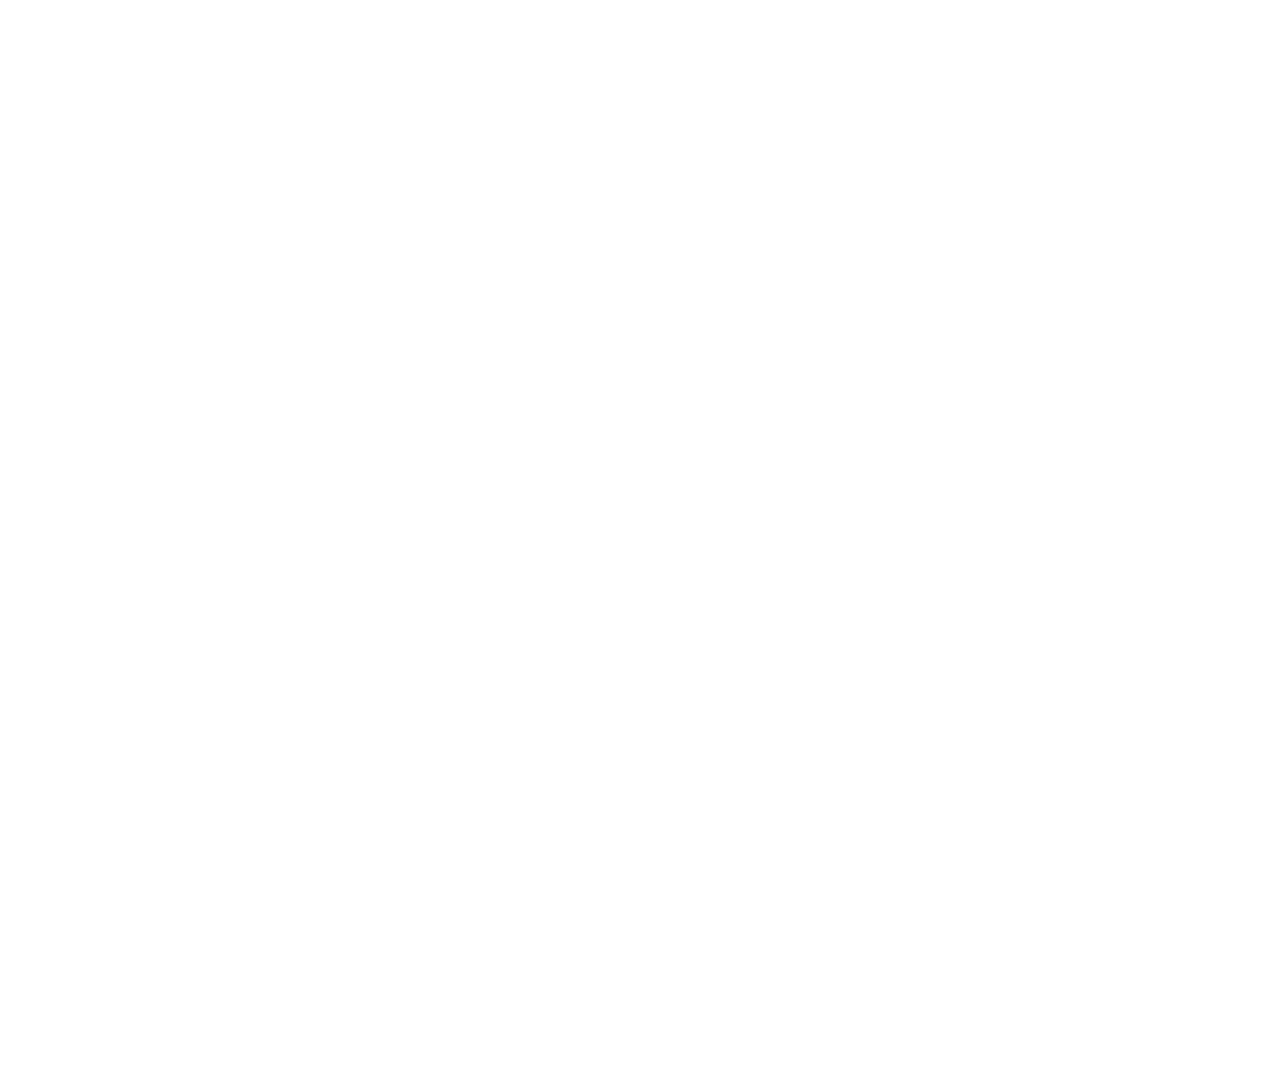
==== index.html @ df651f80 "修改图片延时加载" ====
<!DOCTYPE html>
<html>
	<head>
		<meta name="format-detection" content="telephone=no">
		<meta charset="UTF-8">
		<meta http-equiv="expires" content="0">
		<meta http-equiv="pragma" content="no-cache">
		<meta http-equiv="cache-control" content="no-cache">
		<link rel="stylesheet" href="css/index.css"/>
		<title>Skyworth</title>
		<script>
			var adjust = function() {
				if(/Android (\d+\.\d+)/.test(navigator.userAgent)) {
					var version = parseFloat(RegExp.$1);
					if(version > 2.3) {
						var phoneScale = parseInt(window.screen.width) / 1920;
						document.write('<meta name="viewport" content="width=1920, minimum-scale = ' + phoneScale + ', maximum-scale = ' + phoneScale + ', target-densitydpi=device-dpi">');
					} else {
						document.write('<meta name="viewport" content="width=1920, target-densitydpi=device-dpi">');
					}
				} else {
					document.write('<meta name="viewport" content="width=1920, user-scalable=no, target-densitydpi=device-dpi">');
				}
			}
			adjust();
			var _czc = _czc || [];
        	_czc.push(["_setAccount", "1274864418"]);

		</script>
	</head>

	<body>
		<div id="deviceready">
			<div id="homePage" class="pagesboxes">
				<div id="people1"></div>	<!-- 获救的人物 佩奇妈妈 -->
				<div id="people2"></div>	<!-- 获救的人物 小猪乔治 -->
				<div id="people3"></div>	<!-- 获救的人物 佩奇爸爸 -->
				<div id="bottomBar">									<!--  底层的一条栏目  -->
					<div id="obj0" class="obj">
						<img class="objimg"  id="objimg0"  src="" />
						<img class="objice"  id="objice0"  src="" />
					</div>
					<div id="obj1" class="obj">
						<img class="objimg"  id="objimg1"  src="" />
						<img class="objice"  id="objice1"  src="" />
					</div>
					<div id="obj2" class="obj">
						<img class="objimg"  id="objimg2"  src="" />
						<img class="objice"  id="objice2"  src="" />
					</div>
					<div id="obj3" class="obj">
						<img class="objimg"  id="objimg3"  src="" />
						<img class="objice"  id="objice3"  src="" />
					</div>
					<div id="obj4" class="obj">
						<img class="objimg"  id="objimg4"  src="" />
						<img class="objice"  id="objice4"  src="" />
					</div>
					<div id="obj5" class="obj">
						<img class="objimg"  id="objimg5"  src="" />
						<img class="objice"  id="objice5"  src="" />
					</div>
					<div id="obj6" class="obj">
						<img class="objimg"  id="objimg6"  src="" />
						<img class="objice"  id="objice6"  src="" />
					</div>
					<div id="obj7" class="obj">
						<img class="objimg"  id="objimg7"  src="" />
						<img class="objice"  id="objice7"  src="" />
					</div>
					<div id="obj8" class="obj">
						<img class="objimg"  id="objimg8"  src="" />
						<img class="objice"  id="objice8"  src="" />
					</div>
					<div id="obj9" class="obj">
						<img class="objimg"  id="objimg9"  src="" />
						<img class="objice"  id="objice9"  src="" />
					</div>
				</div>
				<div id="mainpageHammer">	<!--  锤子  -->
				</div>
				<div id="showBox" class="box"></div>
				<div id="honorBlock">       <!--  勋章  -->
					
				</div>
				<div id="icepeople">
					<img id="peopleimg" src="" />
				</div>

				<div id="mainpageButton1" class="homeBtns coocaa_btn" downTarget="#mainpageButton2" rightTarget="#mainpageButton3">
					<img class="imgBlur" src="images/button.png"/>
					<img class="imgFocus" src="images/buttonLight.png"/>
					<div id="mainbutton1">获得更多锤子</div>
				</div>
				<div id="mainpageButton2" class="homeBtns coocaa_btn" upTarget="#mainpageButton3">
					<img class="imgBlur" src="images/button.png"/>
					<img class="imgFocus" src="images/buttonLight.png"/>
					<div id="mainbutton2">砸冰块</div>
				</div>
				<div id="mainpageButton3" class="homeBtns coocaa_btn" downTarget="#mainpageButton2" leftTarget="#mainpageButton1">
					<img class="imgBlur" src="images/button.png"/>
					<img class="imgFocus" src="images/buttonLight.png"/>
					<div id="mainbutton3">我的奖品</div>
				</div>
				<div id="mainpageButton4" class="homeBtns coocaa_btn" downTarget="#mainpageButton2">
					<img class="imgBlur" src="images/button.png"/>
					<img class="imgFocus" src="images/buttonLight.png"/>
					<div id="mainbutton4">活动规则</div>
				</div>				
			</div>
			<!-- 游戏规则页面  -->
			<div id="gamerole"></div>			<!-- 游戏规则  -->
			
			<!-- 我的任务页面 -->
			<div id="tasksPage">
				<div id="tasksBackground">
					<div id="taskHint">小朋友，快来做任务获得破冰锤子吧！</div>
					<div id="taskFrame0">
						<div id="taskFrameL0" class="taskFrameL"></div>
						<img id="taskimg0" src="" />
						<div id="taskName0" class="taskName"></div>
						<img id="taskgo0" src="">
						<img id="taskdone0" src="">
						<div id="taskState0"></div>
						<img id="taskHammer0" src="">
						<img id="taskHammerLock0" src="">
						<div id="taskGotText0">已赠送您1把锤子</div>
					</div>
					<div id="taskFrame1">
						<div id="taskFrameL1" class="taskFrameL"></div>
						<img id="taskimg1" src="" />
						<div id="taskName1" class="taskName"></div>
						<img id="taskgo1" src="">
						<img id="taskdone1" src="">
						<div id="taskState1"></div>
						<img id="taskHammer1" src="">
						<img id="taskHammerLock1" src="">
						<div id="taskGotText1">已赠送您1把锤子</div>
					</div>
					<div id="taskFrame2">
						<div id="taskFrameL2" class="taskFrameL"></div>
						<img id="taskimg2" src="" />
						<div id="taskName2" class="taskName"></div>
						<img id="taskgo2" src="">
						<img id="taskdone2" src="">
						<div id="taskState2"></div>
						<img id="taskHammer2" src="">
						<img id="taskHammerLock2" src="">
						<div id="taskGotText2">已赠送您1把锤子</div>
					</div>
					<div id="taskEnter" class="coocaa_btn3"></div>
				</div>
			</div>
			
			<!--我的奖励页面-->
			<div id="myawardPage" class="imgstyle fullChild none">
				<div id="myAwardBox">
					<!--优惠券-->
					<div id="couponBox" class="awardTabBox">
						<div class="awardTabName" id="couponTitle"></div>
						<div class="awardTabs" id="couponTabs">
							<!--<div id="couponAward0" class="myAwards coocaa_btn2">
								<div class="myawardsImg myawardsStyle2 coupon">
									<img class="couponImg" src="images/award/couponbg.png" />
								</div>
								<div class="awardbtns notgetBtn">
									<img class="myawardsBtn" src="images/award/notget.png" />
									<img class="myawardsBorder" src="images/award/border.png" />
									<div class="btnName">待领取</div>
								</div>
							</div>
							<div id="couponAward1" class="myAwards coocaa_btn2">
								<div class="myawardsImg myawardsStyle2 coupon">
									<img class="couponImg" src="images/award/couponbg.png" />
								</div>
								<div class="awardbtns hasgotBtn">
									<img class="myawardsBtn" src="images/award/hasgot.png" />
									<img class="myawardsBorder" src="images/award/border.png" />
									<div class="btnName">去使用</div>
								</div>
							</div>
							<div id="couponAward2" class="myAwards coocaa_btn2">
								<div class="myawardsImg myawardsStyle2 coupon">
									<img class="couponImg" src="images/award/couponbg.png" />
								</div>
								<div class="awardbtns hasgotBtn">
									<img class="myawardsBtn" src="images/award/hasgot.png" />
									<img class="myawardsBorder" src="images/award/border.png" />
									<div class="btnName">去使用</div>
								</div>
							</div>
							<div id="couponAward3" class="myAwards coocaa_btn2">
								<div class="myawardsImg myawardsStyle2 coupon">
									<img class="couponImg" src="images/award/couponbg.png" />
								</div>
								<div class="awardbtns hasgotBtn">
									<img class="myawardsBtn" src="images/award/hasgot.png" />
									<img class="myawardsBorder" src="images/award/border.png" />
									<div class="btnName">去使用</div>
								</div>
							</div>-->
						</div>
					</div>
					<!--现金红包-->
					<div id="redBox" class="awardTabBox">
						<div class="awardTabName" id="redTitle"></div>
						<div class="awardTabs" id="redTabs">
							<!--<div id="redAward0" class="myAwards coocaa_btn2">
								<div class="myawardsImg myawardsStyle2">
									<img class="redImg" src="images/award/rednotget.png"/>
									<span class="redNumber">6.66</span>
								</div>
								<div class="awardbtns">
									<img class="myawardsBtn" src="images/award/notget.png" />
									<img class="myawardsBorder" src="images/award/border.png" />
									<div class="btnName">待领取</div>
								</div>
							</div>
							<div id="redAward1" class="myAwards coocaa_btn2">
								<div class="myawardsImg myawardsStyle2">
									<img class="redImg" src="images/award/rednotget.png" />
									<span class="redNumber">16.66</span>
								</div>
								<div class="awardbtns">
									<img class="myawardsBtn" src="images/award/notget.png" />
									<img class="myawardsBorder" src="images/award/border.png" />
									<div class="btnName">待领取</div>
								</div>
							</div>
							<div id="redAward2" class="myAwards coocaa_btn2">
								<div class="myawardsImg myawardsStyle2">
									<img class="redImg" src="images/award/rednotget.png" />
									<span class="redNumber">1.66</span>
								</div>
								<div class="awardbtns">
									<img class="myawardsBtn" src="images/award/notget.png" />
									<img class="myawardsBorder" src="images/award/border.png" />
									<div class="btnName">去使用</div>
								</div>
							</div>
							<div id="redAwardHasGot" class="myAwards coocaa_btn2">
								<div class="myawardsImg myawardsStyle2">
									<img class="redImg" src="images/award/redhasgot.png" />
									<span class="redNumber">66.66</span>
								</div>
								<div class="awardbtns">
									<img class="myawardsBtn" src="images/award/hasgot.png" />
									<img class="myawardsBorder" src="images/award/border.png" />
									<div class="btnName">已领取</div>
								</div>
							</div>-->
						</div>
					</div>
					<!--实物-->
					<div id="entityBox" class="awardTabBox">
						<div class="awardTabName" id="entityTitle"></div>
						<div class="awardTabs" id="entityTabs">
							<!--<div id="entityAward0" class="myAwards coocaa_btn2">
								<div class="myawardsImg myawardsStyle2">
									<img class="entityImg" src="images/award/entitybg.png" />
									<span class="entityName">商品名称</span>
								</div>
								<div class="awardbtns">
									<img class="myawardsBtn" src="images/award/notget.png" />
									<img class="myawardsBorder" src="images/award/border.png" />
									<div class="btnName">待领取</div>
								</div>
							</div>
							<div id="entityAward1" class="myAwards coocaa_btn2">
								<div class="myawardsImg myawardsStyle2">
									<img class="entityImg" src="images/award/entitybg.png" />
									<span class="entityName">商品名称</span>
								</div>
								<div class="awardbtns">
									<img class="myawardsBtn" src="images/award/hasgot.png" />
									<img class="myawardsBorder" src="images/award/border.png" />
									<div class="btnName">已领取</div>
								</div>
							</div>-->
						</div>
					</div>
					<!--卡券-->
					<div id="cardBox" class="awardTabBox">
						<div class="awardTabName" id="cardTitle"></div>
						<div class="awardTabs" id="cardTabs">
							<!--<div id="cardAward0" class="myAwards coocaa_btn2">
								<div class="myawardsImg myawardsStyle2">
									<img class="cardImg" src="images/award/vipbg.png" />
									<span class="cardName">少儿3天体验卡</span>
								</div>
								<div class="awardbtns">
									<img class="myawardsBtn" src="images/award/notget.png" />
									<img class="myawardsBorder" src="images/award/border.png" />
									<div class="btnName">待领取</div>
								</div>
							</div>
							<div id="cardAward1" class="myAwards coocaa_btn2">
								<div class="myawardsImg myawardsStyle2">
									<img class="cardImg" src="images/award/vipbg.png" />
									<span class="cardName">少儿3天体验卡</span>
								</div>
								<div class="awardbtns">
									<img class="myawardsBtn" src="images/award/hasgot.png" />
									<img class="myawardsBorder" src="images/award/border.png" />
									<div class="btnName">去使用</div>
								</div>
							</div>
							<div id="cardAward2" class="myAwards coocaa_btn2">
								<div class="myawardsImg myawardsStyle2">
									<img class="cardImg" src="images/award/vipbg.png" />
									<span class="cardName">少儿3天体验卡</span>
								</div>
								<div class="awardbtns">
									<img class="myawardsBtn" src="images/award/hasgot.png" />
									<img class="myawardsBorder" src="images/award/border.png" />
									<div class="btnName">去使用</div>
								</div>
							</div>
							<div id="cardAward3" class="myAwards coocaa_btn2">
								<div class="myawardsImg myawardsStyle2">
									<img class="cardImg" src="images/award/vipbg.png" />
									<span class="cardName">少儿3天体验卡</span>
								</div>
								<div class="awardbtns">
									<img class="myawardsBtn" src="images/award/hasgot.png" />
									<img class="myawardsBorder" src="images/award/border.png" />
									<div class="btnName">去使用</div>
								</div>
							</div>
							<div id="cardAward4" class="myAwards coocaa_btn2">
								<div class="myawardsImg myawardsStyle2">
									<img class="cardImg" src="images/award/vipbg.png" />
									<span class="cardName">少儿3天体验卡</span>
								</div>
								<div class="awardbtns">
									<img class="myawardsBtn" src="images/award/hasgot.png" />
									<img class="myawardsBorder" src="images/award/border.png" />
									<div class="btnName">去使用</div>
								</div>
							</div>-->
						</div>
					</div>
					<div id="errorInfo">奖品获取异常，请稍后再试~</div>
				</div>
				<div id="noAwardBox" class="coocaa_btn2 none imgstyle"></div>
			</div>

			<!--弹窗页面-->
			<div id="dialogPage" class="imgstyle fullChild none">
				<!--红包奖已领取弹窗-->
				<div id="redHasGet" class="imgstyle awardbg secondDialog">
					<div id="redHasGetInfo">当前已领现金<span id="redHasGetNum">0.33</span>元</div>
					<div id="redLine"></div>
					<div id="redHasGetInfo2">疯狂618狂欢进行中<br/>免单机会、百万好礼正在送!<br/>快去参与吧！</div>
					<div id="redHasGetBtn" class="coocaa_btn3"></div>
				</div>
				<!--红包奖待领取弹窗-->
				<div id="redNotGet" class="imgstyle awardbg secondDialog">
					<div id="redInfo1">当前<span id="redStrongPart">可领取红包</span>金额为</div>
					<div id="redContent"><span style="font-size: 98px;letter-spacing: -10px;margin-right: 10px;">100</span>元</div>
					<div id="redInfo2" class="imgstyle">微信扫码累计提现>></div>
					<div id="redQrcode" class="coocaa_btn3"></div>
				</div>
				<!--实物奖未领取弹窗-->
				<div id="entityNotGet" class="imgstyle awardbg secondDialog">
					<div id="entityInfo1">奖品名称:&nbsp;&nbsp;科沃斯扫地机</div>
					<div id="entityInfo2">发放时间:&nbsp;&nbsp;2019-08-15</div>
					<div class="awardLine"></div>
					<div id="entityInfo3">请微信扫码完善收货信息,确保奖品能送达您手中哦~</div>
					<div id="entityQrcode" class="coocaa_btn3"></div>
				</div>
				<!--实物奖已领取弹窗-->
				<div id="entityHasGet" class="imgstyle awardbg secondDialog">
					<div id="hasGotInfo1">奖品名称:&nbsp;&nbsp;科沃斯扫地机</div>
					<div id="hasGotInfo2">发放时间:&nbsp;&nbsp;2019-08-15</div>
					<div class="awardLine"></div>
					<div id="hasGotInfo3">收货人:&nbsp;&nbsp;啥沙特人</div>
					<div id="hasGotInfo4" class="coocaa_btn3">收货电话:&nbsp;&nbsp;13728728225</div>
					<div id="hasGotInfo5">联系地址:&nbsp;&nbsp;阿萨德肉粉色维尔维尔福尔使用体验hi有</div>
				</div>
				
				<!--  首次进入的弹窗  -->
				<div id="firstInDialog" class="imgstyle awardbg secondDialog">
					<div id="FirstInInfo1">小朋友，感谢你来营救佩奇一家 ~ </div>
					<div id="FirstInFrame1"><img src="images/dialog/firsthonor.png" id="FirstInImg1"></div>
					<div id="FirstInOKBtn" class="coocaa_btn3">
						<img class="dialogBtnL" src="images/award/dialogbtn2.png" />
						<div class="dialogText">开始营救</div>
					</div>
					<div id="FirstInInfo2">请收下你的勇气宝贝勋章，免费赠送1把锤子</div>
				</div>
				<!-- 当天已经获得3把锤子，不允许继续做任务的弹窗 -->
				<div id="haveGot3HammerDialog" class="imgstyle awardbg secondDialog">
					<div id="haveGot3HammerText1">今天已经获得了&nbsp;&nbsp;<span id="tuchu3">3</span>&nbsp;&nbsp;把锤子！</div>
					<div id="haveGot3HammerText2">燃油不足，明天再继续破冰吧！</div>
					<div id="haveGot3HammerText3">你今天继续做任务将不会得到该任务的锤子</div>
					<div id="haveGot3HammerBtn1" class="coocaa_btn3">
						<img class="dialogBtn" src="images/award/dialogbtn1.png" />
						<img class="dialogBtnL" src="images/award/dialogbtn2.png" />
						<div class="dialogText">获得更多锤子</div>
					</div>
					<div id="haveGot3HammerBtn2" class="coocaa_btn3">
						<img class="dialogBtn" src="images/award/dialogbtn1.png" />
						<img class="dialogBtnL" src="images/award/dialogbtn2.png" />
						<div class="dialogText">随便逛逛</div>
					</div>
				</div>
				<!-- 离开确认对话框 -->
				<div id="quitDialog" class="imgstyle awardbg secondDialog">
					<div id="quitDialogText1">现在离开将不能获得游戏机会</div>
					<div id="quitDialogText2">确定要离开吗？</div>
					<div id="quitDialogBtn1" class="coocaa_btn3">
						<img class="dialogBtn" src="images/award/dialogbtn1.png" />
						<img class="dialogBtnL" src="images/award/dialogbtn2.png" />
						<div class="dialogText">继续完成任务</div>
					</div>
					<div id="quitDialogBtn2" class="coocaa_btn3">
						<img class="dialogBtn" src="images/award/dialogbtn1.png" />
						<img class="dialogBtnL" src="images/award/dialogbtn2.png" />
						<div class="dialogText">不等了</div>
					</div>
				</div>
				<!-- 答错题对话框 -->
				<div id="gotDialog111" class="imgstyle awardbg secondDialog">
					
				</div>
				<!-- 做任务后获得锤子对话框 -->
				<div id="gotHammerDialog" class="imgstyle awardbg secondDialog">
					<div id="gotHammerInfo1">好棒！回答正确！恭喜获得</div>
					<div id="gotHammerFrame1"><img src="images/hammer.png" id="gotHammerImg1"></div>
					<div id="gotHammerOKBtn" class="coocaa_btn3">
						<img class="dialogBtnL" src="images/award/dialogbtn2.png" />
						<div class="dialogText">继续破冰</div>
					</div>
					<div class="gotHammerNum" id="hammerNum1">x1</div>
				</div>
				<!-- 购买产品包后获得锤子对话框 -->
				<div id="giveHammerDialog" class="imgstyle awardbg secondDialog">
					<div id="giveHammerInfo"><span id="giveHammerInfoName">勇气宝贝</span>，恭喜完成任务！你获得了</div>
					<div id="giveHammerFrame1"><img src="images/hammer.png" id="giveHammerImg1"></div>
					<div id="giveHammerBtn1" class="coocaa_btn3">
						<img class="dialogBtn" src="images/award/dialogbtn1.png" />
						<img class="dialogBtnL" src="images/award/dialogbtn2.png" />
						<div class="dialogText">去破冰</div>
					</div>
					<div id="giveHammerBtn2" class="coocaa_btn3">
						<img class="dialogBtn" src="images/award/dialogbtn1.png" />
						<img class="dialogBtnL" src="images/award/dialogbtn2.png" />
						<div class="dialogText">继续寻找锤子</div>
					</div>
					<div class="gotHammerNum" id="hammerNum2">x3</div>
				</div>
				<!-- 解救某个被冰封的逗逼人物成功之后的弹窗，最后一关的弹窗也是这个-->
				<div id="helpOKDialog" class="imgstyle awardbg secondDialog">
					<div id="helpOKInfo1"></div>
					<div id="helpOKFrame1"><img src="" id="helpOKImg1"></div>
					<div id="helpOKBtn" class="coocaa_btn3">
						<img class="dialogBtnL" src="images/award/dialogbtn2.png" />
						<div class="dialogText" id="helpOKDialogButtonText"></div>
					</div>
					<div id="helpOKInfo2"></div>
				</div>
				<!--红包奖待领取弹窗2-->
				<div id="redNotGet_2" class="imgstyle awardbg secondDialog">
					<div id="redInfo1_2">当前<span id="redStrongPart_2">可领取红包</span>金额为</div>
					<div id="redContent_2"><span style="font-size: 98px;letter-spacing: -10px;margin-right: 10px;">100</span>元</div>
					<div id="redInfo2_2" class="imgstyle">微信扫码累计提现>></div>
					<div id="redQrcode_2" class="coocaa_btn3"></div>
				</div>
				<!--实物奖直接领取弹窗2-->
				<div id="entityGetDialog2" class="imgstyle awardbg secondDialog">
					<div id="entityInfo1_copy">奖品名称:&nbsp;&nbsp;科沃斯扫地机</div>
					<div id="entityInfo2_copy">发放时间:&nbsp;&nbsp;2019-08-15</div>
					<div class="awardLine"></div>
					<div id="entityInfo3_copy">请微信扫码完善收货信息,确保奖品能送达您手中哦~</div>
					<div id="entityQrcode2" class="coocaa_btn3"></div>
				</div>
				<!-- 某个应用版本过低 -->
				<div id="appVerLowDialog" class="imgstyle awardbg secondDialog">
					<div id="appVerLowText1"></div>
					<div id="appVerLowText2">请升级到最新版本</div>
					<div id="appVerLowBtn" class="coocaa_btn3">
						<img class="dialogBtn" src="images/award/dialogbtn1.png" />
						<img class="dialogBtnL" src="images/award/dialogbtn2.png" />
						<div class="dialogText">确定</div>
					</div>
				</div>
				
			</div>
		</div>
		<script type="text/javascript" src="js/jquery-1.8.3.min.js"></script>
		<script type="text/javascript" src="js/qrcode.js"></script>
		<script type="text/javascript" src="cordova.js"></script>
		<script type="text/javascript" src="js/index.js"></script>
		<script type="text/javascript">
			activityStartTime = new Date().getTime();
			setTimeout(pageInit,100);
			function pageInit(){
				$("#people1").css("background-image", "url(images/people1.png)");
				$("#people2").css("background-image", "url(images/people2.png)");
				$("#people3").css("background-image", "url(images/people3.png)");
				$("#tasksBackground").css("background-image", "url(images/task/taskBg.png)");
				$("#mainpageHammer").css("background-image","url(images/hammer.png)");
				$("#gamerole").css("background-image","url(images/rule.jpg)");
				$(".taskFrameL").css("background-image","url(images/task/taskL.png)");
				
				// 底下的人物
				$("#objimg0").attr("src", "images/object0.png");
				$("#objimg1").attr("src", "images/object1.png");
				$("#objimg2").attr("src", "images/object2.png");
				$("#objimg3").attr("src", "images/object3.png");
				$("#objimg4").attr("src", "images/object4.png");
				$("#objimg5").attr("src", "images/object5.png");
				$("#objimg6").attr("src", "images/object6.png");
				$("#objimg7").attr("src", "images/object7.png");
				$("#objimg8").attr("src", "images/object8.png");
				$("#objimg9").attr("src", "images/object9.png");
				$("#objice0").attr("src", "images/lock0.png");
				$("#objice1").attr("src", "images/lock1.png");
				$("#objice2").attr("src", "images/lock2.png");
				$("#objice3").attr("src", "images/lock3.png");
				$("#objice4").attr("src", "images/lock4.png");
				$("#objice5").attr("src", "images/lock5.png");
				$("#objice6").attr("src", "images/lock6.png");
				$("#objice7").attr("src", "images/lock7.png");
				$("#objice8").attr("src", "images/lock8.png");
				$("#objice9").attr("src", "images/lock9.png");
				
				// 任务框
				$("#taskgo0").attr("src", "images/task/go.png");
				$("#taskdone0").attr("src", "images/task/done.png");
				$("#taskHammer0").attr("src", "images/task/hammer.png");
				$("#taskHammerLock0").attr("src", "images/task/hammerLock.png");
				$("#taskgo1").attr("src", "images/task/go.png");
				$("#taskdone1").attr("src", "images/task/done.png");
				$("#taskHammer1").attr("src", "images/task/hammer.png");
				$("#taskHammerLock1").attr("src", "images/task/hammerLock.png");
				$("#taskgo2").attr("src", "images/task/go.png");
				$("#taskdone2").attr("src", "images/task/done.png");
				$("#taskHammer2").attr("src", "images/task/hammer.png");
				$("#taskHammerLock2").attr("src", "images/task/hammerLock.png");
				
				// 对话框
				// 首次进入的弹窗
				$("#FirstInFrame1").attr("src", "images/dialog/firsthonor.png");
				// 对话框中的奖品框
				$("#FirstInFrame1").css("background-image", "url(images/dialog/dialogAward.png)");
				$("#gotHammerFrame1").css("background-image", "url(images/dialog/dialogAward.png)");
				$("#giveHammerFrame1").css("background-image", "url(images/dialog/dialogAward.png)");
				$("#helpOKFrame1").css("background-image", "url(images/dialog/dialogAward.png)");
				$("#redHasGetBtn").css("background-image", "url(images/award/dialogbtn2.png)");			//红包获取按钮
				
				// 冰动效
				$("#showBox").css("background-image", "url(ice.png)");
				
				// 奖品页
				$("#myawardPage").css("background-image", "url(images/award/bg.jpg)");
				$("#couponTitle").css("background-image", "url(images/award/coupon.png)");
				$("#redTitle").css("background-image", "url(images/award/red.png)");
				$("#entityTitle").css("background-image", "url(images/award/entity.png)");
				$("#cardTitle").css("background-image", "url(images/award/vip.png)");
				$(".myawardsImg").attr("background-image", "url(images/award/boxbg.png)");
				$("#noAwardBox").attr("background-image", "url(images/award/noaward.png)");
				$(".awardbg").attr("background-image", "url(images/award/dialogbg.png)");

			}

			var cnzz_protocol = (("https:" == document.location.protocol) ? " https://" : " http://");
            document.write(unescape("%3Cspan  style='display:none' id='cnzz_stat_icon_1274864418'%3E%3C/span%3E%3Cscript src='" + cnzz_protocol + "s13.cnzz.com/z_stat.php%3Fid%3D1274864418' type='text/javascript'%3E%3C/script%3E"));

			var loadTime1 = 0;
			window.onload = function () {
			    loadTime1 = window.performance.timing.domContentLoadedEventEnd - window.performance.timing.navigationStart;
				var _dateobj1 = {
					"page_name": "活动主页面",
					"page_state": "活动正式期",
					"load_duration": loadTime1,
					"activity_type": "2019教育暑期活动",
					"activity_name": "2019教育暑期活动",
					"OPEN_ID" : _openId
				};
				webDataLog("web_page_show_new", _dateobj1);			// data1
			}
			
			$(document).keydown(function(event){
				if(event.keyCode == 66){	// 键盘的B键 (模拟Back返回键)
					handleBackButtonFunc();
				}
			});

		</script>
	</body>
</html>
---- css/index.css ----
li {
	list-style: none;
}
* {
	margin: 0;
	padding: 0;
	border: 0;
	outline: 0;
}
body {
	width: 1920px;
	height: 1080px;
	background-color: rgba(255, 255, 255, 0);
}
img[src='']{
    visibility: hidden;
}
.none{
	display: none;
}
#deviceready,.pagesboxes,.fullscreen{
	position: absolute;
	top: 0;
	left: 0;
	width: 1920px;
	height: 1080px;
	overflow: hidden;
}
.pagesboxes,.fullscreen{
	display: none;
	background-repeat: no-repeat;
	background-size: 100%;
}
#homePage{
	background-image: url(../images/bg.jpg);
}
#people1 {
	position: absolute;
	left: 1380px;
	top: 276px;
	width: 141px;
	height: 214px;
	display: none;
}
#people2 {
	position: absolute;
	left: 352px;
	top: 636px;
	width: 219px;
	height: 212px;
	display: none;
}
#people3 {
	position: absolute;
	left: 1660px;
	top: 604px;
	width: 231px;
	height: 291px;
	display: none;
}
#bottomBar {					/* 等待救援的对象列表 */
	position: absolute;
	width: 1920px;
	height: 254px;
	left: 0px;
	top: 805px;
	display: block;
}
.obj {							/* 底部条栏的等待救援的对象 */
	width: 8px;
	height: 8px;
	/*background-color: #00FF00;*/
}
#obj0 {
	position: absolute;
	left: 33px;
	top: 0px;
}
#obj1 {
	position: absolute;
	left: 220px;
	top: 0px;
}
#obj2 {
	position: absolute;
	left: 407px;
	top: 0px;
}
#obj3 {
	position: absolute;
	left: 594px;
	top: 0px;
}
#obj4 {
	position: absolute;
	left: 781px;
	top: 0px;
}
#obj5 {
	position: absolute;
	left: 968px;
	top: 0px;
}

#obj6 {
	position: absolute;
	left: 1155px;
	top: 0px;
}
#obj7 {
	position: absolute;
	left: 1342px;
	top: 0px;
}
#obj8 {
	position: absolute;
	left: 1529px;
	top: 0px;
}
#obj9 {
	position: absolute;
	left: 1716px;
	top: 0px;
}
.objimg, .objice{
	position: absolute;
	left: 0px;
	top: 0px;
	display: none;
}

#mainpageHammer {
	position: absolute;
    width: 190px;
    height: 207px;
    left: 1230px;
    top: 360px;
    "-webkit-transform": "rotate(0deg)",
	"-moz-transform": "rotate(0deg)",
	"-o-transform": "rotate(0deg)",
	"transform": "rotate(0deg)",
	"-webkit-transition": "all 0s ease",
	"-moz-transition": "all 0s ease",
	"-o-transition": "all 0s ease",
	"transition": "all 0s ease"
}
#showBox{
    position: absolute;
    top: 190px;
	left: 820px;
    width: 650px;
    height: 621px;
    z-index: 10;
	display: none;
}
.box1{
	-webkit-animation:mov 750ms steps(5,end) 0ms 1 normal forwards;
	animation:mov 750ms steps(5,end) 0ms 1 normal forwards;
}
@keyframes mov{
	0%{
		background-position:0 0px;
	}
	100%{
		background-position:-3250px 0px;
	}
}
@-webkit-keyframes mov {
	0%{
		background-position:0 0px;
	}
	100%{
		background-position:-3250px 0px;
	}
}
.box2{
	-webkit-animation:mov2 750ms steps(5,end) 0ms 1 normal forwards;
	animation:mov2 750ms steps(5,end) 0ms 1 normal forwards;
}
@keyframes mov2{
	0%{
		background-position:0 0px;
	}
	100%{
		background-position:-3250px 0px;
	}
}
@-webkit-keyframes mov2 {
	0%{
		background-position:0 0px;
	}
	100%{
		background-position:-3250px 0px;
	}
}
#honorBlock {							/* 勋章背景 */
	position: absolute;
	width: 259px;
	height: 243px;
	left: 67px;
	top: 119px;
}
#icepeople {
	position: absolute;
    width: 340px;
    height: 340px;
    left: 850px;
    top: 380px;
}
#peopleimg {
	position: absolute;
	top: 0;
	left: 0;
	height: 340px;
	width: 340px;
}

.homeBtns{
	position: absolute;
	display: block;
	text-align: center;
}
#mainpageButton1 {
	left: 86px;
	top: 35px;
}
#mainpageButton2 {
	left: 1280px;
	top: 590px;
}
#mainpageButton3 {
	left: 1430px;
	top: 35px;
}
#mainpageButton4 {
	left: 1670px;
	top: 35px;
}
.imgBlur, .imgFocus{
	position: relative;
	width: 217px;
	height: 57px;
	display: none;
}
.imgBlur{
	display: block;
}
.btn-focus .imgBlur{
	display: block;
}
.btn-focus .imgFocus{
	display: block;
	left: 0px;
	top: -57px;
}
#mainbutton1 {
	position: absolute;
	width: 217px;
	height: 57px;
	left: 0px;
	top: 0px;
	font-size: 27px;
	line-height: 57px;
	color: #be5c00;
	font-weight: bold;
	text-align: center;
}
#mainbutton2, #mainbutton3, #mainbutton4 {
	position: absolute;
	width: 217px;
	height: 57px;
	left: 0px;
	top: 0px;
	font-size: 32px;
	line-height: 57px;
	color: #be5c00;
	font-weight: bold;
	text-align: center;
}

#gamerole {
	position: absolute;
	width: 1920px;
	height: 1080px;
	left: 0px;
	top: 0px;
	display: none;
	z-index: 1000000;
}
#tasksPage {
	position: absolute;
	width: 1920px;
	height: 1080px;
	left: 0px;
	top: 0px;
	display: none;
	background-color: #00538C;
}
#tasksBackground {
	position: absolute;
	width: 1920px;
	height: 1080px;
	left: 0px;
	top: 0px;
}
#taskHint{
	position: absolute;
	width: 1920px;
	height: 80px;
	left: 0px;
	top: 218px;
	font-size: 50px;
	color: #ffffff;
	text-align: center;
}
#taskFrame0 {
	position: absolute;
	width: 320px;
	height: 728px;
	left: 400px;
	top: 352px;
	/*background-color: #DC443D;*/
}
#taskFrame1 {
	position: absolute;
	width: 320px;
	height: 728px;
	left: 800px;
	top: 352px;
	/*background-color: #DC443D;*/
}
#taskFrame2 {
	position: absolute;
	width: 320px;
	height: 728px;
	left: 1200px;
	top: 352px;
	/*background-color: #DC443D;*/
}
.taskFrameL {
	position: absolute;
	width: 376px;
	height: 376px;
	left: -28px;
	top: -28px;
	display: none;
}
.taskName {
	position: absolute;
	width: 320px;
	height: 30px;
	left: 0px;
	top: 22px;
	font-size: 26px;
	line-height: 30px;
	color: #ffffff;
	text-align: center;
}
#taskimg0, #taskimg1, #taskimg2 {
	position: absolute;
	left: 0px;
	top: 0px;
	display: none;
}
#taskgo0, #taskgo1, #taskgo2 {
	position: absolute;
	left: 110px;
	top: 110px;
	display: none;
}
#taskdone0, #taskdone1, #taskdone2 {
	position: absolute;
	left: 110px;
	top: 110px;
	display: none;
}
#taskHammer0, #taskHammer1, #taskHammer2 {
	position: absolute;
	left: 100px;
	top: 357px;
	display: none;
}
#taskHammerLock0, #taskHammerLock1, #taskHammerLock2 {
	position: absolute;
	left: 100px;
	top: 357px;
	display: none;
}
#taskState0, #taskState1, #taskState2 {
	position: absolute;
	width: 320px;
	height: 30px;
	left: 0px;
	top: 226px;
	font-size: 26px;
	line-height: 30px;
	color: #ffffff;
	text-align: center;
}
#taskGotText0, #taskGotText1, #taskGotText2 {
	position: absolute;
	width: 320px;
	height: 30px;
	left: 0px;
	top: 524px;
	font-size: 26px;
	line-height: 30px;
	color: #ffffff;
	text-align: center;
	display: none;
}

#firstInDialog, #gotHammerDialog, #giveHammerDialog, #helpOKDialog {
	display: none;
}
#FirstInInfo1, #gotHammerInfo1, #giveHammerInfo, #helpOKInfo1 {
	position: absolute;
	left: 0px;
	top: 200px;
	width: 876px;
	height: 36px;
	font-size: 34px;
	line-height: 34px;
	text-align: center;
	font-weight: bold;
	color: #ffffff;
}
#FirstInFrame1, #gotHammerFrame1, #giveHammerFrame1, #helpOKFrame1 {
	position: absolute;
	left: 306px;
	top: 267px;
	width: 251px;
	height: 251px;
	background-repeat: no-repeat;
	background-size: 100%;
}
#FirstInImg1 {
	position: absolute;
	width: 177px;
	height: 201px;
	left: 36px;
	top: 25px;
}
#FirstInOKBtn, #gotHammerOKBtn, #helpOKBtn, #appVerLowBtn {
	position: absolute;
	left: 315px;
	top: 655px;
	width: 252px;
	height: 98px;
}
#haveGot3HammerText1 {
	position: absolute;
	left: 0px;
	top: 255px;
	width: 876px;
	height: 36px;
	font-size: 34px;
	line-height: 34px;
	text-align: center;
	font-weight: bold;
	color: #ffffff;
}
#haveGot3HammerText2 {
	position: absolute;
	left: 0px;
	top: 338px;
	width: 876px;
	height: 36px;
	font-size: 34px;
	line-height: 34px;
	text-align: center;
	font-weight: bold;
	color: #ffffff;
}
#haveGot3HammerText3 {
	position: absolute;
	left: 0px;
	top: 465px;
	width: 876px;
	height: 36px;
	font-size: 22px;
	line-height: 34px;
	text-align: center;
	font-weight: bold;
	color: #d9eaff;
}
#tuchu3 {
	font-size: 50px;
	color: #ffec00;
}
.dialogBtn, .dialogBtnL {
	position: absolute;
	height: 100%;
	width: 100%;
	left: 0px;
	top: 0px;
	display: none;
}
.dialogBtn{
	display: block;
}
.btn-focus .dialogBtn{
	display: block;
}
.btn-focus .dialogBtnL{
	display: block;
}
.dialogText {
	position: absolute;
	left: 0px;
	top: 0px;
	width: 252px;
	height: 98px;
	font-size: 26px;
	line-height: 98px;
	font-weight: 600;
	color: #E95A7F;
	text-align: center;
}
#haveGot3HammerBtn1, #quitDialogBtn1, #giveHammerBtn1 {
	position: absolute;
	left: 131px;
	top: 655px;
	width: 252px;
	height: 98px;
}
#haveGot3HammerBtn2, #quitDialogBtn2, #giveHammerBtn2 {
	position: absolute;
	left: 477px;
	top: 655px;
	width: 252px;
	height: 98px;
}
#quitDialogText1, #appVerLowText1 {
	position: absolute;
	left: 0px;
	top: 302px;
	width: 876px;
	height: 36px;
	font-size: 34px;
	line-height: 34px;
	text-align: center;
	font-weight: bold;
	color: #ffffff;
}
#quitDialogText2, #appVerLowText2 {
	position: absolute;
	left: 0px;
	top: 376px;
	width: 876px;
	height: 36px;
	font-size: 34px;
	line-height: 34px;
	text-align: center;
	font-weight: bold;
	color: #ffffff;
}
#gotHammerImg1, #giveHammerImg1 {
	position: absolute;
	width: 190px;
	height: 207px;
	left: 30px;
	top: 25px;
}
#giveHammerInfoName {
	color: yellow;
}
.gotHammerNum {
	position: absolute;
	width: 77px;
	height: 77px;
	left: 512px;
	top: 245px;
	background-color: #f9f174;
	border-radius: 154px; 
	border:#f9f174 1px solid;
	line-height: 77px;
	text-align: center;
	color: #3c7ac9;
	font-size: 38px;
	font-weight: bold;
	font-family: 'Courier New', Courier, monospace;
}
#helpOKImg1 {					/*救出的人物*/
	position: absolute;
	width: 250px;
	height: 250px;
	left: 0px;
	top: 0px;
}
#helpOKInfo2, #FirstInInfo2 {
	position: absolute;
	left: 0px;
	top: 536px;
	width: 876px;
	height: 36px;
	font-size: 22px;
	line-height: 22px;
	text-align: center;
	font-weight: bold;
	color: #ffffff;
}
.helpOKInfoHeroName {
	color: #ffff00;
}

#ADPart1{
	position: absolute;
	top: 10px;
	left: 593px;
	height: 90px;
	width: 180px;
	background-size: 100%;
	background-repeat: no-repeat;
}
#awardInfoCard{
	position: absolute;
	top: 0;
	left: 86px;
	height: 143px;
	width: 404px;
	background-size: 100%;
	background-repeat: no-repeat;
}
#koiNews{
	position: absolute;
    top: 53px;
    left: 104px;
    height: 38px;
    width: 365px;
    text-align: center;
    line-height: 38px;
    font-size: 21px;
    overflow: hidden;
    color: #fedf81;
}
#fakeNews{
	position: absolute;
    top: 93px;
    left: 98px;
    height: 50px;
    margin: auto;
    line-height: 50px;
    width: 380px;
    font-size: 22px;
    text-align: center;
    color: #FFFFFF;
    overflow: hidden;
	white-space: nowrap;
	text-overflow: ellipsis;
}
#fakeNewsul,#koiNewsul{
    transition:all 0.2s;
    -moz-transition:all 0.2s;
    -webkit-transition:all 0.2s;
}
#fakeNewsul li{
    height: 50px;
    line-height: 50px;
    overflow: hidden;
}
#koiNewsul li{
    height: 38px;
    line-height: 38px;
    overflow: hidden;
}

#bellNUmBox{
	position: absolute;
    top: 283px;
    left: 688px;
    height: 73px;
    width: 168px;
	background-size: 100%;
	background-repeat: no-repeat;
}
#bellnum{
	position: absolute;
    top: 25px;
    left: 74px;
    height: 40px;
    width: 87px;
    line-height: 40px;
    font-size: 26px;
    text-align: center;
    color: #ffffff;
    font-weight: 600;
    background-color: rgba(0,0,0,0);
}
#santaClaus{
	position: absolute;
    top: 629px;
    left: 128px;
    height: 345px;
    width: 218px;
	background-size: 100%;
	background-repeat: no-repeat;
}
.fullImg{
	position: absolute;
	top: 0;
	left: 0;
	height: 100%;
	width: 100%;
	display: none;
}
#pullDown{
	display: block;
}
#bulletinBoard{
	position: absolute;
    top: 645px;
    left: 287px;
    height: 166px;
    width: 363px;
    background-size: 100%;
    background-repeat: no-repeat;
    display: none;
}
#addGif{
	position: absolute;
	top: 10px;
	right: 88px;
	height: 97px;
	width: 75px;
}

#myAward,#packList{
	top: 25px;
    left: 1412px;
    width: 249px;
    height: 103px;
}
#packList{
	left: 1663px;
}
#activeRule{
	position: absolute;
    top: 128px;
    left: 1696px;
    width: 189px;
    height: 83px;
}
#purchaseHome{
	top: 333px;
    left: 1330px;
    height: 566px;
    width: 437px;
}
#packHome{
	top: 530px;
    left: 854px;
    height: 527px;
    width: 410px;
}
#goldHome{
	top: 200px;
    left: 568px;
    height: 477px;
    width: 550px;
}
#goldGif{
	position: absolute;
	top: 303px;
    left: 695px;
    height: 99px;
    width: 227px;
    background-repeat: no-repeat;
    background-size: 100%;
    display: none;
}
#koiList{
	top: 269px;
    left: 1201px;
    height: 300px;
    width: 275px;
}
#giftsShowBox{
	position: absolute;
	top: 0;
    left: 0;
    width: 1920px;
    height: 1080px;
	background-repeat: no-repeat;
	background-size: 100%;
}
#giftsImgBox{
	position: absolute;
    top: 366px;
    left: 346px;
    width: 1226px;
    height: 462px;
    overflow: auto;
}
#giftsImgBox img{
	width: 1226px;
}
#restArea{
	top: 178px;
    left: 211px;
    height: 432px;
    width: 254px;
}
.secondBtns{
	position: absolute;
	display: none;
}
#purchaseDialog{
	top: 824px;
    left: 1504px;
    height: 175px;
    width: 274px;
}
#goldDialog{
	top: 300px;
    left: 961px;
    height: 147px;
    width: 274px;
}
#restDialog{
	top: 256px;
    left: 408px;
    height: 147px;
    width: 314px;
}
#packGoodsBox{
	top: 865px;
    left: 710px;
    height: 188px;
    width: 689px;
}
#packGoodsBox,#restDialog,#goldDialog,#purchaseDialog{
	background-repeat: no-repeat;
    background-size: 100%;
}
#packGoodsDiv{
	position: absolute;
    top: 0px;
    left: 75px;
    height: 188px;
    width: 545px;
	overflow: hidden;
}
#packGoodsUl{
	position: absolute;
	top: 0;
	left: 0;
	height: 180px;
	width: 3640px;
	font-size: 34px;
    line-height: 46px;
    font-size: 0;
}
#hasPackedGif{
	position: absolute;
	top: 30px;
    left: 175px;
    /*left: 355px;*/
   	/*left: 535px;*/
	height: 46px;
	width: 46px;
	display: none;
}
#packGoodsBox .packGoodsItem{
	display: inline-block;
    height: 156px;
    width: 152px;
    margin: 16px 15px;
    background-repeat: no-repeat;
    background-size: 100%;
    overflow: hidden;
}
#packGoodsUl {
	-webkit-transform: scale(1.08);
            transform: scale(1.08);
    transition: transform 0.2s linear 0s;
}
#packedToast{
	position: absolute;
    bottom: 30px;
    left: 827px;
    height: 105px;
    width: 481px;
    background-size: 100%;
    background-repeat: no-repeat;
    display: none;
}
#packGoodsInfo{
	position: absolute;
    top: 733px;
    left: 733px;
    height: 123px;
    width: 281px;
    overflow: hidden;
    background-repeat: no-repeat;
    background-size: 100%;
    display: none;
}
.goodsImages{
	position: relative;
	display: inline-block;
	top: 0;
    left: 0;
    margin: 18px;
    height: 120px;
    width: 116px;
}
.hasPackedImages{
	position: relative;
	display: inline-block;
    top: -165px;
    left: 95px;
    height: 46px;
    width: 46px;
}
#packGoodName{
	position: absolute;
    top: 10px;
    left: 20px;
    height: 36px;
    width: 235px;
    line-height: 36px;
    text-align: center;
    font-size: 24px;
    color: #ffffff;
    font-weight: 600;
    overflow: hidden;
}
#packGoodState{
	position: absolute;
    top: 53px;
    left: 20px;
    height: 36px;
    width: 240px;
    line-height: 36px;
    text-align: center;
    font-size: 18px;
    color: #ffffff;
    font-weight: 600;
    overflow: hidden;
}
#packDialog{
	top: 640px;
    left: 648px;
    height: 147px;
    width: 274px;
    padding-top: 17px;
    color: white;
    font-size: 20px;
    text-align: center;
    line-height: 32px;
    background-repeat: no-repeat;
    background-size: 100%;
}
#koiListBox{
	top: 138px;
    left: 1463px;
    height: 415px;
    width: 304px;
    overflow-y: hidden;
   	background-size: 100%;
   	background-repeat: no-repeat;
}
#koiListDiv{
	position: absolute;
    top: 67px;
    left: 0px;
    height: 267px;
    width: 304px;
    border-radius: 10px;
    /*overflow: auto;*/
   overflow: hidden;
}
#koiListDiv img{
	position: absolute;
	top: 0;
	left: 0;
	width: 100%;
}
#koiImg{
	margin-top: 10px;
	left: 0;
	height: 1430px;
	width: 304px;
	background-repeat: no-repeat;
	background-size: 100%;
}
.koiListItem{
	height: 60px;
    width: 238px;
    margin: 10px;
    background-color: white;
    line-height: 60px;
    font-size: 34px;
    text-align: center;
}


#rulePage{
    width:1920px;
    height:1080px;
    overflow: hidden;
    display: none;
}
#ruleInner{
    width: 1920px;
    height: 1080px;
    position: absolute;
    top:0px;
    left:0px;
    overflow: auto;
    font-size: 0;
}

/*弹窗部分*/
#dialogPage{
	background-color: rgba(0,0,0,0.8);
	display: none;
}
#firstLoadRule{
	background-repeat: no-repeat;
	background-size: 100%;
}
#firstLoadDraw{
	background-repeat: no-repeat;
	background-size: 100%;
}
#firstAwardInfo{
	position: absolute;
    top: 345px;
    left: 740px;
    height: 50px;
    width: 440px;
    font-size: 26px;
    text-align: center;
    line-height: 50px;
    color: #fdff3a;
}
.drawAwards{
	position: absolute;
    top: 477px;
    left: 678px;
    height: 227px;
    width: 197px;
}
#drawAward2{
	left: 863px;
}
#drawAward3{
	left: 1046px;
}
.fixedImg{
	position: absolute;
	top: 0;
	left: 0;
	height: 100%;
	width: 100%;
}
#nextTime{
	position: absolute;
    top: 700px;
    left: 785px;
    height: 150px;
    width: 350px;
}
#redAwardImg{
	position: absolute;
    top: 417px;
    left: 868px;
    height: 232px;
    width: 182px;
	background-repeat: no-repeat;
	background-size: 100%;
    display: none;
}
#redAwardNum{
	position: absolute;
    top: 54px;
    left: 28px;
    height: 50px;
    width: 94px;
    line-height: 50px;
    font-size: 48px;
    text-align: right;
    color: #fc4450;
}
#redAwardUnit{
	position: absolute;
    height: 25px;
    width: 20px;
    top: 75px;
    left: 125px;
    font-size: 20px;
    line-height: 25px;
    text-align: center;
    color: #fc4450;
}
#couponAwardImg{
	position: absolute;
    top: 453px;
    left: 775px;
    height: 160px;
    width: 370px;
	background-repeat: no-repeat;
	background-size: 100%;
    display: none;
}
#entityAwardImg{
	position: absolute;
    top: 434px;
    left: 872px;
    height: 176px;
    width: 176px;
	background-repeat: no-repeat;
	background-size: 100%;
    display: none;
}

/*#getRedBag{
	position: absolute;
    top: 700px;
    left: 613px;
    height: 150px;
    width: 350px;
}*/
#close{
	position: absolute;
    top: 700px;
    height: 150px;
    width: 350px;
	left: 785px;
}
#firstLoadAward{
	background-repeat: no-repeat;
	background-size: 100%;
}
#redInfo1{
	position: absolute;
    top: 410px;
    left: 705px;
    height: 60px;
    width: 510px;
    color: #FFFFFF;
    line-height: 60px;
    font-size: 36px;
    text-align: center;
    letter-spacing: 5px;
}
#redInfo2{
	position: absolute;
    top: 450px;
    left: 680px;
    height: 336px;
    width: 561px;
	background-repeat: no-repeat;
	background-size: 100%;
}
#redQrcode{
	position: absolute;
    top: 541px;
    left: 859px;
    height: 180px;
    width: 180px;
    border: 10px solid white;
}
#firstEnName,#firstEnTime{
	position: absolute;
    top: 435px;
    left: 720px;
    height: 40px;
    width: 470px;
    text-align: center;
    font-size: 30px;
    font-weight: 600;
    line-height: 40px;
    color: #fcdd35;
}
#firstEnTime{
	top: 480px;
	font-size: 24px;
	color: #FFFFFF;
	font-weight: 100;
}
#firstEnInfo{
	position: absolute;
    top: 614px;
    left: 965px;
    height: 90px;
    width: 250px;
    font-size: 20px;
    font-weight: 600;
    line-height: 40px;
    color: #FFFFFF;
    overflow: hidden;
}
#noFiveBellInfo{
	position: absolute;
    top: 480px;
    left: 752px;
    height: 60px;
    width: 417px;
    color: #FFFFFF;
    line-height: 60px;
    text-align: center;
    letter-spacing: 3px;
    font-size: 30px;
    font-weight: 600;
}
#nofiveBellImg{
	position: absolute;
    top: 380px;
    left: 708px;
    height: 531px;
    width: 509px;
    background-repeat: no-repeat;
    background-size: 100%;
}
#fiveBellInfo2{
	position: absolute;
    top: 483px;
    left: 690px;
    height: 117px;
    width: 545px;
    line-height: 58px;
    letter-spacing: 4px;
    font-size: 36px;
    color: #FFFFFF;
    font-weight: 600;
    text-align: center;
}
#fiveBellEnsure,#fiveBellCancel{
	position: absolute;
    top: 660px;
    left: 792px;
    height: 68px;
    width: 147px;
    line-height: 80px;
}
#fiveBellCancel{
	left: 975px;
}
.santanbg,.milubg,.koibg,.koi2bg{
	background-repeat: no-repeat;
	background-size: 100%;
}


#hasEndBtn{
	position: absolute;
    top: 385px;
    left: 690px;
    height: 336px;
    width: 561px;
}
#hasCloseBtn{
	position: absolute;
    top: 385px;
    left: 690px;
    height: 425px;
    width: 542px;
}
#hasDoneBtn,#toLoginBtn,#notStartBtn{
	position: absolute;
    top: 400px;
    left: 710px;
    height: 507px;
    width: 509px;
}
#hasLoginBtn{
	top: 375px;
	height: 531px;
}
#thanks_info1,#thanks_info2,#thanks_info3{
	position: absolute;
    top: 418px;
    left: 720px;
    height: 48px;
    width: 484px;
    font-size: 36px;
    color: #ffffff;
    line-height: 48px;
    text-align: center;
    letter-spacing: 4px;
}
#thanks_info1{
	font-weight: 600;
}
#thanks_info2{
    top: 460px;
    font-size: 22px;
}
#thanks_info3{
    top: 675px;
    font-size: 20px;
    color: #fff842;
    font-weight: 600;
    overflow: hidden;
}
#thanks_giftsBox{
	position: absolute;
    top: 521px;
    left: 717px;
    height: 149px;
    width: 479px;
	background-repeat: no-repeat;
	background-size: 100%;
}
#thanks_coupon,#thanks_red,#thanks_entity{
    position: absolute;
    top: 9px;
    left: 162px;
    height: 130px;
    width: 300px;
}
#thanks_couponImg{
    position: absolute;
    height: 100%;
    width: 100%;
}
#thanks_redImg,#thanks_entityImg{
	position: absolute;
    top: 0;
    left: 10px;
    height: 130px;
    width: 130px;
}
.redAwardBox{
	position: absolute;
    height: 100px;
    width: 155px;
    top: 15px;
    left: 143px;
    line-height: 46px;
    font-size: 24px;
    text-align: center;
}
#enAwardBox{
	position: absolute;
    height: 60px;
    width: 155px;
    top: 0;
    bottom: 0;
    margin: auto;
    left: 153px;
    font-size: 24px;
}

#redAwardName{
	color: #757575;
}
#redAwardInfo{
	color: #f04e48;
}
#thanks_btn1,#thanks_btn2{
	position: absolute;
    top: 720px;
    left: 765px;
    height: 68px;
    width: 147px;
}
#thanks_btn2{
	left: 945px;
	width: 210px;
}
#koiMouldImg{
	position: absolute;
    top: 345px;
    left: 640px;
    height: 545px;
    width: 640px;
	background-repeat: no-repeat;
	background-size: 100%;
}
#superKoiInfo,#getKoiInfo{
	position: absolute;
    top: 452px;
    left: 750px;
    height: 50px;
    width: 430px;
    font-size: 24px;
    line-height: 50px;
    color: #ffffff;
    text-align: center;
}
#superKoiInfo{
    top: 416px;
    width: 420px;
    font-size: 18px;
    display: none;
}
#awardImgShow{
	position: absolute;
    top: 530px;
    left: 765px;
    height: 200px;
    width: 400px;
}
.thisDrawAwardImg{
	position: absolute;
	top: 0;
	left: 0;
	height: 100%;
	width: 100%;
	display: none;
}
#entityImgPart{
	position: absolute;
	top: 6px;
    left: 94px;
    height: 200px;
    width: 200px;
	background-size: 100%;
	background-repeat: no-repeat;
}
#getAwardNum{
	position: absolute;
    top: 50px;
    left: 150px;
    height: 50px;
    width: 75px;
    line-height: 50px;
    font-size: 38px;
    text-align: center;
    color: #fc4450;
}
#getAwardUnit{
	position: absolute;
    height: 25px;
    width: 20px;
    top: 67px;
    left: 227px;
    font-size: 20px;
    line-height: 25px;
    text-align: center;
    color: #fc4450;
}
#getDrawRedInfo{
	position: absolute;
    top: 72px;
    left: 85px;
    height: 60px;
    width: 465px;
    font-size: 36px;
    text-align: center;
    line-height: 60px;
    color: white;
    font-weight: 600;
}
#line{
    position: absolute;
    top: 135px;
    color: white;
    height: 1px;
    left: 85px;
    width: 469px;
    font-size: 18px;
    overflow: hidden;
    border-bottom: 1px dashed white;
}
#getDrawInfo1{
	position: absolute;
    top: 152px;
    left: 140px;
    height: 40px;
    width: 360px;
    line-height: 40px;
    font-size: 24px;
    color: white;
    font-weight: 600;
    text-align: center;
    letter-spacing: 3px;
    overflow: hidden;
}
#getDrawInfo2{
    position: absolute;
    top: 408px;
    left: 140px;
    height: 40px;
    width: 360px;
    line-height: 40px;
    font-size: 18px;
    color: white;
    font-weight: 600;
    text-align: center;
    letter-spacing: 3px;
    overflow: hidden;
}
#getDrawRedQrcode{
	position: absolute;
    top: 203px;
    left: 218px;
    height: 180px;
    width: 180px;
    border:10px solid white;
}
#getDrawEnName,#getDrawEnTime{
	position: absolute;
    width: 365px;
    left: 135px;
    height: 46px;
    line-height: 46px;
    text-align: center;
}
#getDrawEnName{
	top: 55px;
	font-size: 30px;
	color: #FCDD35;
}
#getDrawEnTime{
	top: 100px;
	font-size: 24px;
	color: #FFFFFF;
}
#getDrawRedBG,#getDrawEnBG{
	position: absolute;
    top: 345px;
    left: 640px;
    height: 545px;
    width: 640px;
	background-repeat: no-repeat;
	background-size: 100%;
}
#getDrawEnBG{
	
}
#getDrawEnQrcode{
	position: absolute;
    top: 222px;
    left: 117px;
    height: 180px;
    width: 180px;
    border: 10px solid white;
}
#redQrcodePart,#entityQrcodePart{
	position: absolute;
    top: 0;
    left: 200px;
    height: 180px;
    width: 180px;
    border: 10px solid white;
}
#couponImgPart{
	position: absolute;
	top: 15px;
    left: 13px;
    height: 170px;
    width: 376px;
	background-size: 100%;
	background-repeat: no-repeat;
}
#curAwardInfo{
	position: absolute;
    top: 755px;
    left: 830px;
    font-size: 24px;
    color: white;
    font-weight: 600;
    display: none;
}
#koibtn1,#koibtn2,#koi2btn1,#koi2btn2{
	position: absolute;
    top: 805px;
    left: 805px;
    height: 68px;
    width: 147px;	
}
#packIsOverBg{
	position: absolute;
    top: 385px;
    left: 711px;
    height: 531px;
    width: 509px;
    background-size: 100%;
    background-repeat: no-repeat;
}
#packIsOverBtn1,#packIsOverBtn2{
	position: absolute;
    top: 715px;
    left: 805px;
    height: 68px;
    width: 147px;
}
#packIsOverBtn2{
	left: 987px;
}
#koibtn2,#koi2btn2{
	left: 987px;
}
#koiMouldImg2{
	position: absolute;
    top: 516px;
    left: 240px;
    height: 180px;
    width: 180px;
    border: 10px solid white;
    background-color: white;
}
#getKoi2Box{
	position: absolute;
	top: 75px;
	left: 484px;
	height: 927px;
	width: 952px;
	background-size: 100%;
	background-repeat: no-repeat;
}
#startDrawBox{
	background-color: rgba(0,0,0,0.6);
}
#startDrawBox2{
	position: absolute;
	top: 0;
	left: 74px;
	height: 1080px;
	width: 1772px;
	background-repeat: no-repeat;
	background-size: 100%;
}
#awardAwardBox{
    position: absolute;
    top: 360px;
    left: 670px;
    width: 426px;
    height: 239px;
    overflow: hidden;
}


.machineContainer{
	position: absolute;
    top: 360px;
    left: 745px;
    height: 239px;
    width: 426px;
    overflow: hidden;
}
.slotMachine{
	height: 239px;
	width: 426px;
	overflow: hidden;
	display: inline-block;
	background-color: rgba(255,255,255,0);
}
.slotMachine .slot{
	height:239px;
	width: 426px;
	background-repeat: no-repeat;
	background-size: 100%;
	font-size: 68px;
	text-align: center;
	line-height: 239px;
}
/*采购小屋*/
#_jrbuyZone{
    position: absolute;
    top:0;
    left:0;
    width: 1920px;
    height:1080px;
    overflow: hidden;
    display: none;
}
#_jrbuyZoneGuding{
    width: 1768px;
    height:765px;
    position: absolute;
    left:69px;
    top:289px;
    overflow: hidden;
}
#_jrbuyZoneInner{
    width: 1768px;
    transition:all 0.2s;
    -moz-transition:all 0.2s;
    -webkit-transition:all 0.2s;
}
#_jrpackzone{
    width: 1768px;
    height: 474px;
    position: relative;
    left: 0;
    right: 0;
    margin: auto;
    display: none;
}
#_jrpackword{
    width: 542px;
    height: 62px;
    position: absolute;
    top:0;
    left:10px;
    right: 0;
    margin: auto;
}
#_jrrecommendword{
    width: 760px;
    height: 62px;
    position: absolute;
    top:0;
    left:10px;
    right: 0;
    margin: auto;
}
#_jrpackbox,#_jrrecommendbox{
    width: 1768px;
    position: relative;
    top:70px;
    padding-left: 33px;
}
._jrgoodsbox{
    height: 404px;
    width: 374px;
    display: inline-block;
    margin-left: -26px;
    margin-top: -17px;
    background-size: 100%;
    background-repeat: no-repeat;
    position: relative;
}
._jrborder{
    height: 404px;
    width: 374px;
    position: absolute;
    top:0;
    left:0;
    display: none;
}
._jrborder.special{
}
._jrgoods{
    height: 318px;
    width: 318px;
    margin-left: 15px;
    margin-top: 40px;
    background-size: 100%;
    background-repeat: no-repeat;
}
.special._jrgoods{
}
.couponword{
    width: 291px;
    position: absolute;
    bottom: 142px;
    left: 27px;
    background-color: #dc443d;
    height: 30px;
    line-height: 30px;
    font-size: 20px;
    color: #ffff00;
    text-align: center;
    font-weight: bold;
}
.goodsName{
    font-size: 24px;
    color: #883800;
    line-height: 24px;
    position: absolute;
    top: 280px;
    left:28px;
    font-weight: bold;
}
.nowPrice{
    font-size: 24px;
    color: #dc443d;
    position: absolute;
    left:28px;
    top:305px;
    font-weight: bold;
}
.oldPrice{
    font-size: 20px;
    color: #883800;
    position: absolute;
    left:128px;
    top:309px;
    font-weight: bold;
}
.goodsImg{
    position: absolute;
    width: 290px;
    height:213px;
    left:28px;
    top:50px;
    background-size: 100%;
    background-repeat: no-repeat;
}
#_jrrecommendzone{
    width: 1768px;
    height: 400px;
    position: relative;
    left: 0;
    right: 0;
    margin: auto;
}
/*打包商品页*/
.goodsContainerClass {
	position: absolute;
	left: 180px;
	display: none;
}

#packGoodsContainer {
	top: 156px;	
}
#moreGoodsContainer {
	top: 552px;
}

.goodsTitleClass {
	position: relative;
	left: 475px;
	width: 617px;
	height: 50px;
	background-size: 100%;
	background-repeat: no-repeat;
}
#packGoodsListOuterContainerId {
	position: absolute;
	top: 70px;
	width: 1740px;
	height: 798px;
	overflow: hidden;
}
.goodsListClass {
	position: relative;
}

.goodsItemClass {
	position: relative;
	display: inline-block;
	width: 301px;
	height: 332px;
	background-repeat: no-repeat;
	background-size: cover;
	margin: 0 10px 62px 0;
}
.goodsItemPlaceHolderClass {
	position: absolute;
	top: 0;
	left: 0;
	width: 100%;
	height: 100%;
	background-repeat: no-repeat;
	background-size: 100%;
}

.packGoodsItemPic {
	position: absolute;
	top: 25px;
	left: 30px;
	width: 241px;
	height: 177px;
	background-size: cover;
	background-repeat: no-repeat;
	z-index: 2;
}

.packGoodsItemName {
	position: absolute;
	top: 212px;
	width: 215px;
	margin: 0px 43px;
	height: 24px;
	line-height: 24px;
	font-size: 24px;
	font-weight: bold;
	color: #7a2920;
	text-align: center;
	overflow: hidden;
	white-space: nowrap;
}

.packGoodsItemLabel {
    position: absolute;
    top: 244px;
    height: 24px;
    width: 215px;
    margin: 0 43px;
}

.packGoodsItemLabelPriceNow {
	position: absolute;
	display: inline-block;
	line-height: 24px;
	font-size: 24px;
	color: #F70400;
	font-weight: bold;
}
.packGoodsItemLabelTip {
	position: absolute;
	left: 95px;
	display: inline-block;
	line-height: 24px;
	font-size: 20px;
	font-weight: bold;
	color: #3e3e3e;
}
.packGoodsItemLabelPriceOld {
	position: absolute;
	display: inline-block;
	left: 145px;
	line-height: 24px;
	font-size: 20px;
	font-weight: bold;
	color: #3e3e3e;
	text-decoration: line-through;
}
#toastEmpty,#toastEnd {
	position: absolute;
	top: 50%;
	left: 50%;
	transform: translate(-50%, -45%);
	-webkit-transform: translate(-50%, -45%);
	background-repeat: no-repeat;
	display: none;
}
#toastEmpty {
	width: 981px;
	height: 485px;
}
#toastEnd {
	width: 980px;
	height: 483px;
}
#blackBg {
    display:none;
    position: fixed;
    top: 0;
    left: 0;
    width: 1920px;
    height: 1080px;
    background-color: black;
    -moz-opacity: 0.8;
    opacity: 0.80;
    filter: alpha(opacity=80);
    z-index: 3;
}
#needUpdate{
    width: 1134px;
    height:308px;
    position: absolute;
    top:0;
    right:0;
    bottom:0;
    left:0;
    margin: auto;
    display: none;
    z-index: 5;
    background-repeat: no-repeat;
    background-size: 100%;
}


















/*奖励页面*/
.none {
	display: none
}
img[src=''] {
	visibility: hidden;
}
.fullChild {
	position: absolute;
	top: 0;
	left: 0;
	height: 100%;
	width: 100%;
}
.imgstyle {
	background-repeat: no-repeat;
	background-size: 100%;
}

#myAwardBox {
	position: absolute;
    top: 230px;
    left: 200px;
    height: 700px;
    width: 1520px;
    overflow: hidden;
    font-size: 0;
    display: block;
}
.awardTabBox {
	position: relative;
	width: 100%;
	display: inline-block;
	display: none;
}
.awardTabName {
	display: inline-block;
	float: left;
	margin-top: 35px;
    margin-left: 80px;
	width: 100px;
	height: 256px;
	background-repeat: no-repeat;
	background-size: 100%;
}
#errorInfo{
	position: fixed;
    top: 800px;
    left: 460px;
    height: 120px;
    width: 1000px;
    line-height: 120px;
    text-align: center;
    color: white;
    font-size: 56px;
    background-color: rgba(0,0,0,0.5);
	display: none;
}
.awardTabs {
	display: inline-block;
	width: 1300px;
	float: right;
	overflow: hidden;
}
.myAwards {
    position: relative;
    display: inline-block;
    width: 300px;
    height: 410px;
    margin: 0px 5px 0px 5px;
}
.myawardsImg {
	position: absolute;
	margin-top: 30px;
    margin-left: 15px;
    margin-right: 15px;
	width: 260px;
	height: 264px;
	background-repeat: no-repeat;
	background-size: 100%;
}
.myawardsBorder,.myawardsBtn{
	position: absolute;
	top: 0;
	left: 0;
	height: 100%;
	width: 100%;
	display: none;
}
.myawardsBtn{
	display: block;
}
.btn-focus .myawardsBorder {
	display: block;
}
.couponImg{
	position: absolute;
	display: inline-block;
    margin: 27px 14px;
    height: 210px;
    width: 232px;
}
.redImg{
	position: absolute;
	display: inline-block;
    margin: 26px 19px;
    height: 212px;
    width: 222px;
}
.redNumber{
	position: absolute;
    display: inline-block;
    top: 140px;
    left: 10px;
    margin: 0 19px;
    font-size: 48px;
    text-align: right;
    height: 70px;
    line-height: 70px;
    width: 148px;
}
#redAwardHasGot .redNumber{
	top: 100px;
}
.entityImg{
	position: absolute;
    display: inline-block;
    margin: 25px 35px;
    height: 180px;
    width: 180px;
}
.entityName{
	position: absolute;
    display: inline-block;
    top: 200px;
    height: 56px;
    line-height: 56px;
    width: 260px;
    color: white;
    text-align: center;
    font-size: 36px;
}
.cardImg{
	position: absolute;
    display: inline-block;
    margin: 25px 35px;
    height: 180px;
    width: 180px;
}
.cardName{
	position: absolute;
    display: inline-block;
    top: 200px;
    height: 56px;
    line-height: 56px;
    width: 260px;
    color: white;
    text-align: center;
    font-size: 34px;
}





#noAwardBox{
    position: absolute;
    top: 500px;
    left: 680px;
    height: 104px;
    width: 560px;
    background-size: 100%;
    background-repeat: no-repeat;
}
.awardbtns{
    position: absolute;
    margin-left: 10px;
    margin-right: 10px;
    margin-top: 310px;
    height: 98px;
    width: 254px;
    font-size: 32px;
    color: #FFFFFF;
    line-height: 98px;
    text-align: center;
}
.notgetBtn{
	color: #e95a7f;
}
.hasgotBtn{
	color: #FFFFFF;
}
.awardbgFocus{
    display: none;
}
.btn-focus .awardbgFocus{
	display: block;
}
.btnName{
    position: absolute;
    top: 0;
    left: 0;
    height: 100%;
    width: 100%;
    text-align: center;
    -webkit-text-shadow:#6a3e0a 2px 0 0,#6a3e0a 0 2px 0,#6a3e0a -2px 0 0,#6a3e0a 0 -2px 0;
	-moz-text-shadow:#6a3e0a 2px 0 0,#6a3e0a 0 2px 0,#6a3e0a -2px 0 0,#6a3e0a 0 -2px 0;
	text-shadow:#6a3e0a 2px 0 0,#6a3e0a 0 2px 0,#6a3e0a -2px 0 0,#6a3e0a 0 -2px 0; 
}
/*弹窗部分*/
#dialogPage{
	background-color: rgba(0,0,0,0.6);
	display: none;
}
.awardbg{
	position: absolute;
	top: 215px;
    left: 555px;
	height: 637px;
	width: 876px;
}
.secondDialog{
	display: none;
}
#entityQrcode, #entityQrcode2{
	position: absolute;
    top: 315px;
    left: 485px;
    height: 190px;
    width: 190px;
    border: 5px solid white;
}

#entityInfo1,#hasGotInfo1,#entityInfo2,#hasGotInfo2, #entityInfo1_copy, #entityInfo2_copy {
    position: absolute;
    height: 40px;
    width: 580px;
    top: 205px;
    left: 177px;
    font-size: 34px;
    line-height: 40px;
    color: #ffffff;
}
#entityInfo2,#hasGotInfo2,#entityInfo2_copy {
    top: 250px;
    font-size: 30px;
}
.awardLine{
	position: absolute;
    top: 300px;
    color: white;
    height: 2px;
    left: 180px;
    width: 505px;
    font-size: 55px;
    overflow: hidden;
    border-bottom: 2px solid #964c00;
}
#entityInfo3, #entityInfo3_copy{
	position: absolute;
    top: 367px;
    left: 183px;
    height: 90px;
    width: 290px;
    line-height: 46px;
    font-size: 22px;
    color: #d9eaff;
}
#hasGotInfo3,#hasGotInfo4,#hasGotInfo5{
	position: absolute;
    height: 36px;
    width: 580px;
    top: 337px;
    left: 180px;
    font-size: 34px;
    line-height: 36px;
    font-weight: 600;
    color: #ffffff;
    letter-spacing: 1px;
}
#hasGotInfo4{
    top: 390px;
}
#hasGotInfo5{
    top: 445px;
    height: 82px;
    line-height: 38px;
    overflow: hidden;
}

#redHasGetInfo{
	position: absolute;
    top: 210px;
    left: 100px;
    height: 70px;
    width: 655px;
    text-align: center;
    line-height: 50px;
    color: #ffffff;
    font-size: 48px;
    font-weight: 900;
    line-height: 60px;
}
#redHasGetNum{
	height: 60px;
	line-height: 60px;
	font-size: 72px;
	color: #fffaaf;
}
#redLine{
	position: absolute;
	top: 300px;
    color: white;
    height: 2px;
    left: 135px;
    width: 580px;
    font-size: 55px;
    overflow: hidden;
    border-bottom: 2px solid #964c00;
}
#redHasGetInfo2{
	position: absolute;
    top: 330px;
    left: 150px;
    height: 140px;
    width: 550px;
    text-align: center;
    line-height: 43px;
    color: #ffffff;
    font-size: 32px;
    font-weight: 900;
    letter-spacing: 0px;
}
#redHasGetBtn{
	position: absolute;
    top: 468px;
    left: 300px;
    height: 98px;
    width: 252px;
    background-repeat: no-repeat;
    background-size: 100%;
}

#redInfo1, #redInfo1_2{
    position: absolute;
    height: 46px;
    line-height: 46px;
    width: 410px;
    top: 193px;
    left: 75px;
    font-size: 34px;
    color: #ffffff;
    text-align: center;
    font-weight: 900;
    letter-spacing: 1px;
}
#redStrongPart, #redStrongPart_2{
    display: inline-block;
    width: 207px;
    height: 40px;
    line-height: 40px;
    color: #de3049;
    border-radius: 5px;
    background-color: #FFFAAF;
    margin: 0 3px;
}
#redContent, #redContent_2{
    position: absolute;
    height: 90px;
    width: 344px;
    top: 330px;
    left: 70px;
    line-height: 90px;
    text-align: center;
    font-size: 42px;
    bottom: 0px;
    color: #FDFAA8;
    font-weight: 900;
}
#redInfo2, #redInfo2_2{
    position: absolute;
    height: 36px;
    width: 330px;
    top: 460px;
    left: 85px;
    line-height: 36px;
    font-weight: 900;
    font-size: 34px;
    color: #ffffff;
    text-align: center;
}
#redQrcode, #redQrcode_2{
    position: absolute;
    height: 270px;
    width: 270px;
    top: 234px;
    left: 483px;
    font-size: 24px;
    line-height: 190px;
    text-align: center;
    border: 5px solid white;
}











::-webkit-scrollbar {
	width: 0px;
	height: 0px;
}
::-webkit-scrollbar-button {
	display: none;
}
::-webkit-scrollbar-thumb {
	padding-left: 0px;
	border-radius: 0px;
	border: solid 1px rgba(255,255,255,0);
	background-color: rgba(255, 255, 255, 0);
}
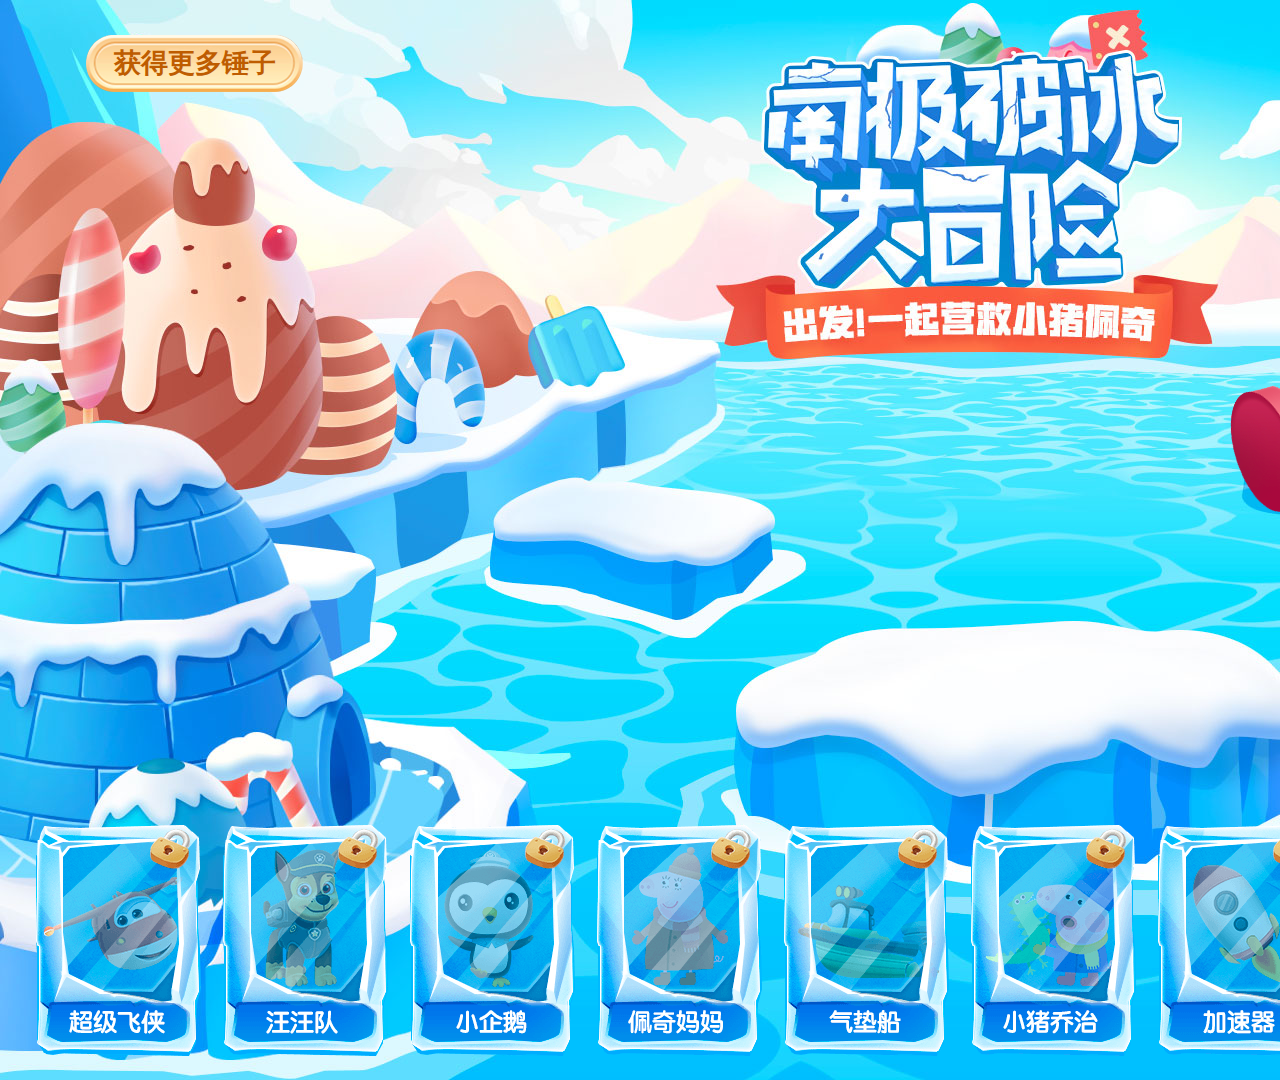
==== commit b9452d00: "加入任务选择框移动" ====
--- a/index.html
+++ b/index.html
@@ -115,8 +115,16 @@
 			<div id="tasksPage">
 				<div id="tasksBackground">
 					<div id="taskHint">小朋友，快来做任务获得破冰锤子吧！</div>
+					<div id="taskFrameL0" class="coocaa_btn4">
+						<img src="" class="taskFrameImg">
+					</div>
+					<div id="taskFrameL1" class="coocaa_btn4">
+						<img src="" class="taskFrameImg">
+					</div>
+					<div id="taskFrameL2" class="coocaa_btn4">
+						<img src="" class="taskFrameImg">
+					</div>
 					<div id="taskFrame0">
-						<div id="taskFrameL0" class="taskFrameL"></div>
 						<img id="taskimg0" src="" />
 						<div id="taskName0" class="taskName"></div>
 						<img id="taskgo0" src="">
@@ -127,7 +135,6 @@
 						<div id="taskGotText0">已赠送您1把锤子</div>
 					</div>
 					<div id="taskFrame1">
-						<div id="taskFrameL1" class="taskFrameL"></div>
 						<img id="taskimg1" src="" />
 						<div id="taskName1" class="taskName"></div>
 						<img id="taskgo1" src="">
@@ -138,7 +145,6 @@
 						<div id="taskGotText1">已赠送您1把锤子</div>
 					</div>
 					<div id="taskFrame2">
-						<div id="taskFrameL2" class="taskFrameL"></div>
 						<img id="taskimg2" src="" />
 						<div id="taskName2" class="taskName"></div>
 						<img id="taskgo2" src="">
@@ -148,7 +154,6 @@
 						<img id="taskHammerLock2" src="">
 						<div id="taskGotText2">已赠送您1把锤子</div>
 					</div>
-					<div id="taskEnter" class="coocaa_btn3"></div>
 				</div>
 			</div>
 			
@@ -502,7 +507,6 @@
 				$("#tasksBackground").css("background-image", "url(images/task/taskBg.png)");
 				$("#mainpageHammer").css("background-image","url(images/hammer.png)");
 				$("#gamerole").css("background-image","url(images/rule.jpg)");
-				$(".taskFrameL").css("background-image","url(images/task/taskL.png)");
 				
 				// 底下的人物
 				$("#objimg0").attr("src", "images/object0.png");
@@ -539,6 +543,7 @@
 				$("#taskdone2").attr("src", "images/task/done.png");
 				$("#taskHammer2").attr("src", "images/task/hammer.png");
 				$("#taskHammerLock2").attr("src", "images/task/hammerLock.png");
+				$(".taskFrameImg").attr("src", "images/task/taskL.png");
 				
 				// 对话框
 				// 首次进入的弹窗
--- a/css/index.css
+++ b/css/index.css
@@ -319,7 +319,6 @@
 	height: 728px;
 	left: 400px;
 	top: 352px;
-	/*background-color: #DC443D;*/
 }
 #taskFrame1 {
 	position: absolute;
@@ -327,7 +326,6 @@
 	height: 728px;
 	left: 800px;
 	top: 352px;
-	/*background-color: #DC443D;*/
 }
 #taskFrame2 {
 	position: absolute;
@@ -335,15 +333,35 @@
 	height: 728px;
 	left: 1200px;
 	top: 352px;
-	/*background-color: #DC443D;*/
-}
-.taskFrameL {
-	position: absolute;
+}
+.taskFrameImg {
 	width: 376px;
 	height: 376px;
-	left: -28px;
-	top: -28px;
 	display: none;
+}
+#taskFrameL0 {
+	position: absolute;
+	width: 376px;
+	height: 376px;
+	left: 372px;
+	top: 324px;
+}
+#taskFrameL1 {
+	position: absolute;
+	width: 376px;
+	height: 376px;
+	left: 772px;
+	top: 324px;
+}
+#taskFrameL2 {
+	position: absolute;
+	width: 376px;
+	height: 376px;
+	left: 1172px;
+	top: 324px;
+}
+.btn-focus .taskFrameImg {
+	display: block;
 }
 .taskName {
 	position: absolute;
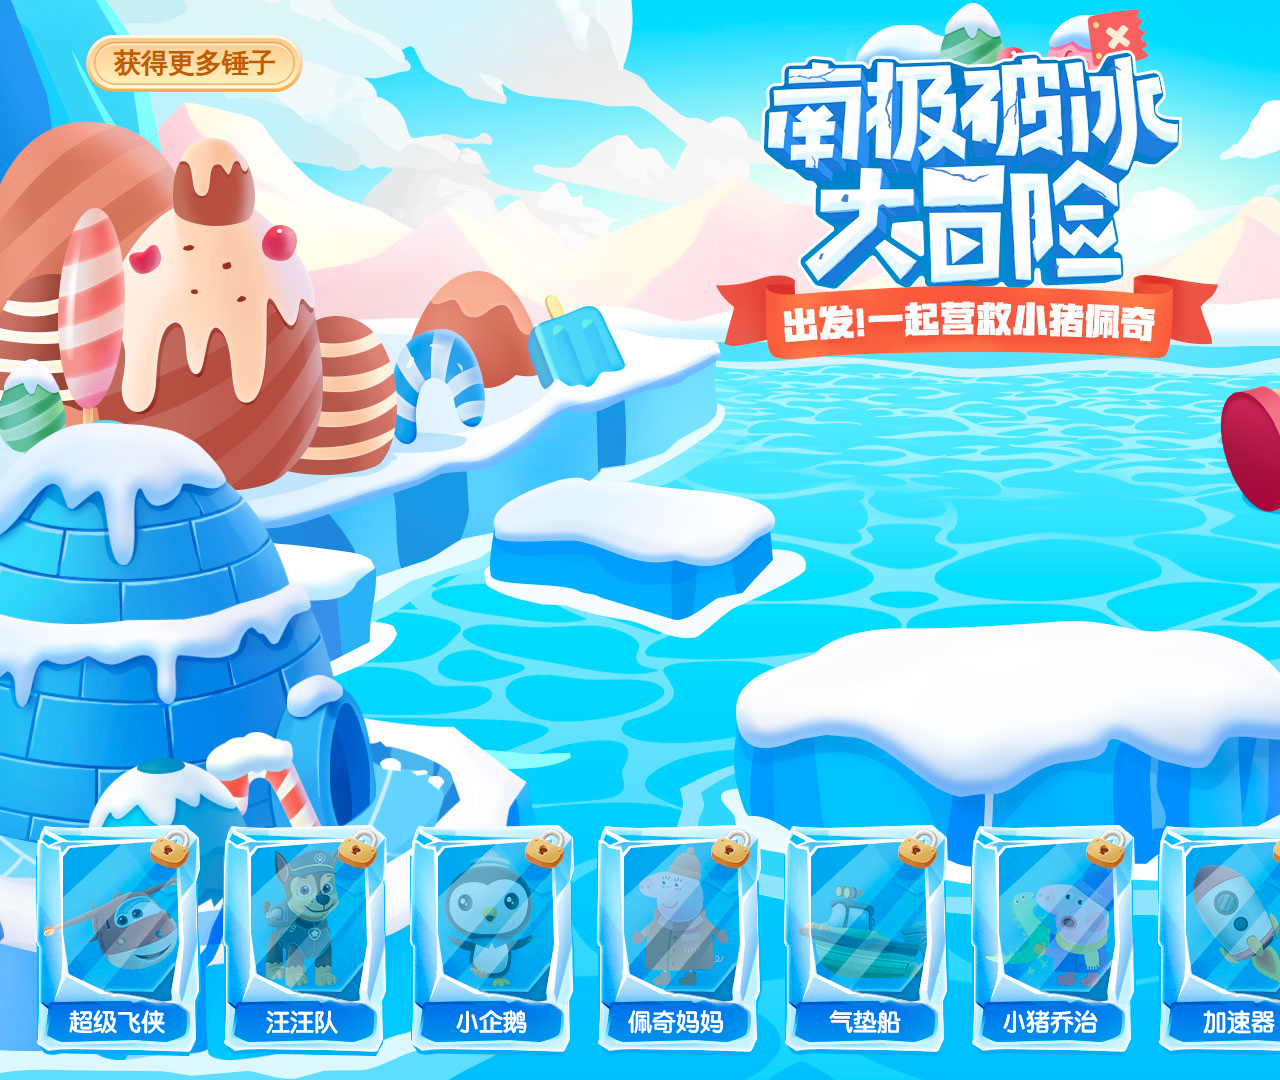
==== commit bb8bf3d0: "修改LOG" ====
--- a/index.html
+++ b/index.html
@@ -88,23 +88,23 @@
 				</div>
 
 				<div id="mainpageButton1" class="homeBtns coocaa_btn" downTarget="#mainpageButton2" rightTarget="#mainpageButton3">
-					<img class="imgBlur" src="images/button.png"/>
-					<img class="imgFocus" src="images/buttonLight.png"/>
+					<img class="imgBlur" id="imgBlur1" src="images/button.png"/>
+					<img class="imgFocus" id="imgFocus1" src="images/buttonLight.png"/>
 					<div id="mainbutton1">获得更多锤子</div>
 				</div>
 				<div id="mainpageButton2" class="homeBtns coocaa_btn" upTarget="#mainpageButton3">
-					<img class="imgBlur" src="images/button.png"/>
-					<img class="imgFocus" src="images/buttonLight.png"/>
+					<img class="imgBlur" id="imgBlur2" src="images/button.png"/>
+					<img class="imgFocus" id="imgFocus2" src="images/buttonLight.png"/>
 					<div id="mainbutton2">砸冰块</div>
 				</div>
 				<div id="mainpageButton3" class="homeBtns coocaa_btn" downTarget="#mainpageButton2" leftTarget="#mainpageButton1">
-					<img class="imgBlur" src="images/button.png"/>
-					<img class="imgFocus" src="images/buttonLight.png"/>
+					<img class="imgBlur" id="imgBlur3" src="images/button.png"/>
+					<img class="imgFocus" id="imgFocus3" src="images/buttonLight.png"/>
 					<div id="mainbutton3">我的奖品</div>
 				</div>
 				<div id="mainpageButton4" class="homeBtns coocaa_btn" downTarget="#mainpageButton2">
-					<img class="imgBlur" src="images/button.png"/>
-					<img class="imgFocus" src="images/buttonLight.png"/>
+					<img class="imgBlur" id="imgBlur4" src="images/button.png"/>
+					<img class="imgFocus" id="imgFocus4" src="images/buttonLight.png"/>
 					<div id="mainbutton4">活动规则</div>
 				</div>				
 			</div>
@@ -468,7 +468,7 @@
 				<!--红包奖待领取弹窗2-->
 				<div id="redNotGet_2" class="imgstyle awardbg secondDialog">
 					<div id="redInfo1_2">当前<span id="redStrongPart_2">可领取红包</span>金额为</div>
-					<div id="redContent_2"><span style="font-size: 98px;letter-spacing: -10px;margin-right: 10px;">100</span>元</div>
+					<div id="redContent_2"><span id="jine2" style="font-size: 98px;letter-spacing: -10px;margin-right: 10px;">100</span>元</div>
 					<div id="redInfo2_2" class="imgstyle">微信扫码累计提现>></div>
 					<div id="redQrcode_2" class="coocaa_btn3"></div>
 				</div>
@@ -506,7 +506,6 @@
 				$("#people3").css("background-image", "url(images/people3.png)");
 				$("#tasksBackground").css("background-image", "url(images/task/taskBg.png)");
 				$("#mainpageHammer").css("background-image","url(images/hammer.png)");
-				$("#gamerole").css("background-image","url(images/rule.jpg)");
 				
 				// 底下的人物
 				$("#objimg0").attr("src", "images/object0.png");
@@ -564,9 +563,9 @@
 				$("#redTitle").css("background-image", "url(images/award/red.png)");
 				$("#entityTitle").css("background-image", "url(images/award/entity.png)");
 				$("#cardTitle").css("background-image", "url(images/award/vip.png)");
-				$(".myawardsImg").attr("background-image", "url(images/award/boxbg.png)");
-				$("#noAwardBox").attr("background-image", "url(images/award/noaward.png)");
-				$(".awardbg").attr("background-image", "url(images/award/dialogbg.png)");
+				$(".myawardsImg").css("background-image", "url(images/award/boxbg.png)");
+				$("#noAwardBox").css("background-image", "url(images/award/noaward.png)");
+				$(".awardbg").css("background-image", "url(images/award/dialogbg.png)");
 
 			}
 
@@ -579,6 +578,7 @@
 				var _dateobj1 = {
 					"page_name": "活动主页面",
 					"page_state": "活动正式期",
+					"page_type": "活动正式期",
 					"load_duration": loadTime1,
 					"activity_type": "2019教育暑期活动",
 					"activity_name": "2019教育暑期活动",
@@ -592,6 +592,8 @@
 					handleBackButtonFunc();
 				}
 			});
+			
+			setInterval(buttonMoving, 300);
 
 		</script>
 	</body>
--- a/css/index.css
+++ b/css/index.css
@@ -133,7 +133,7 @@
 	position: absolute;
     width: 190px;
     height: 207px;
-    left: 1230px;
+    left: 1220px;
     top: 360px;
     "-webkit-transform": "rotate(0deg)",
 	"-moz-transform": "rotate(0deg)",
@@ -224,7 +224,9 @@
 	left: 86px;
 	top: 35px;
 }
-#mainpageButton2 {
+#mainpageButton2 {
+	margin-top: 0px;
+	margin-left: 0px;
 	left: 1280px;
 	top: 590px;
 }
